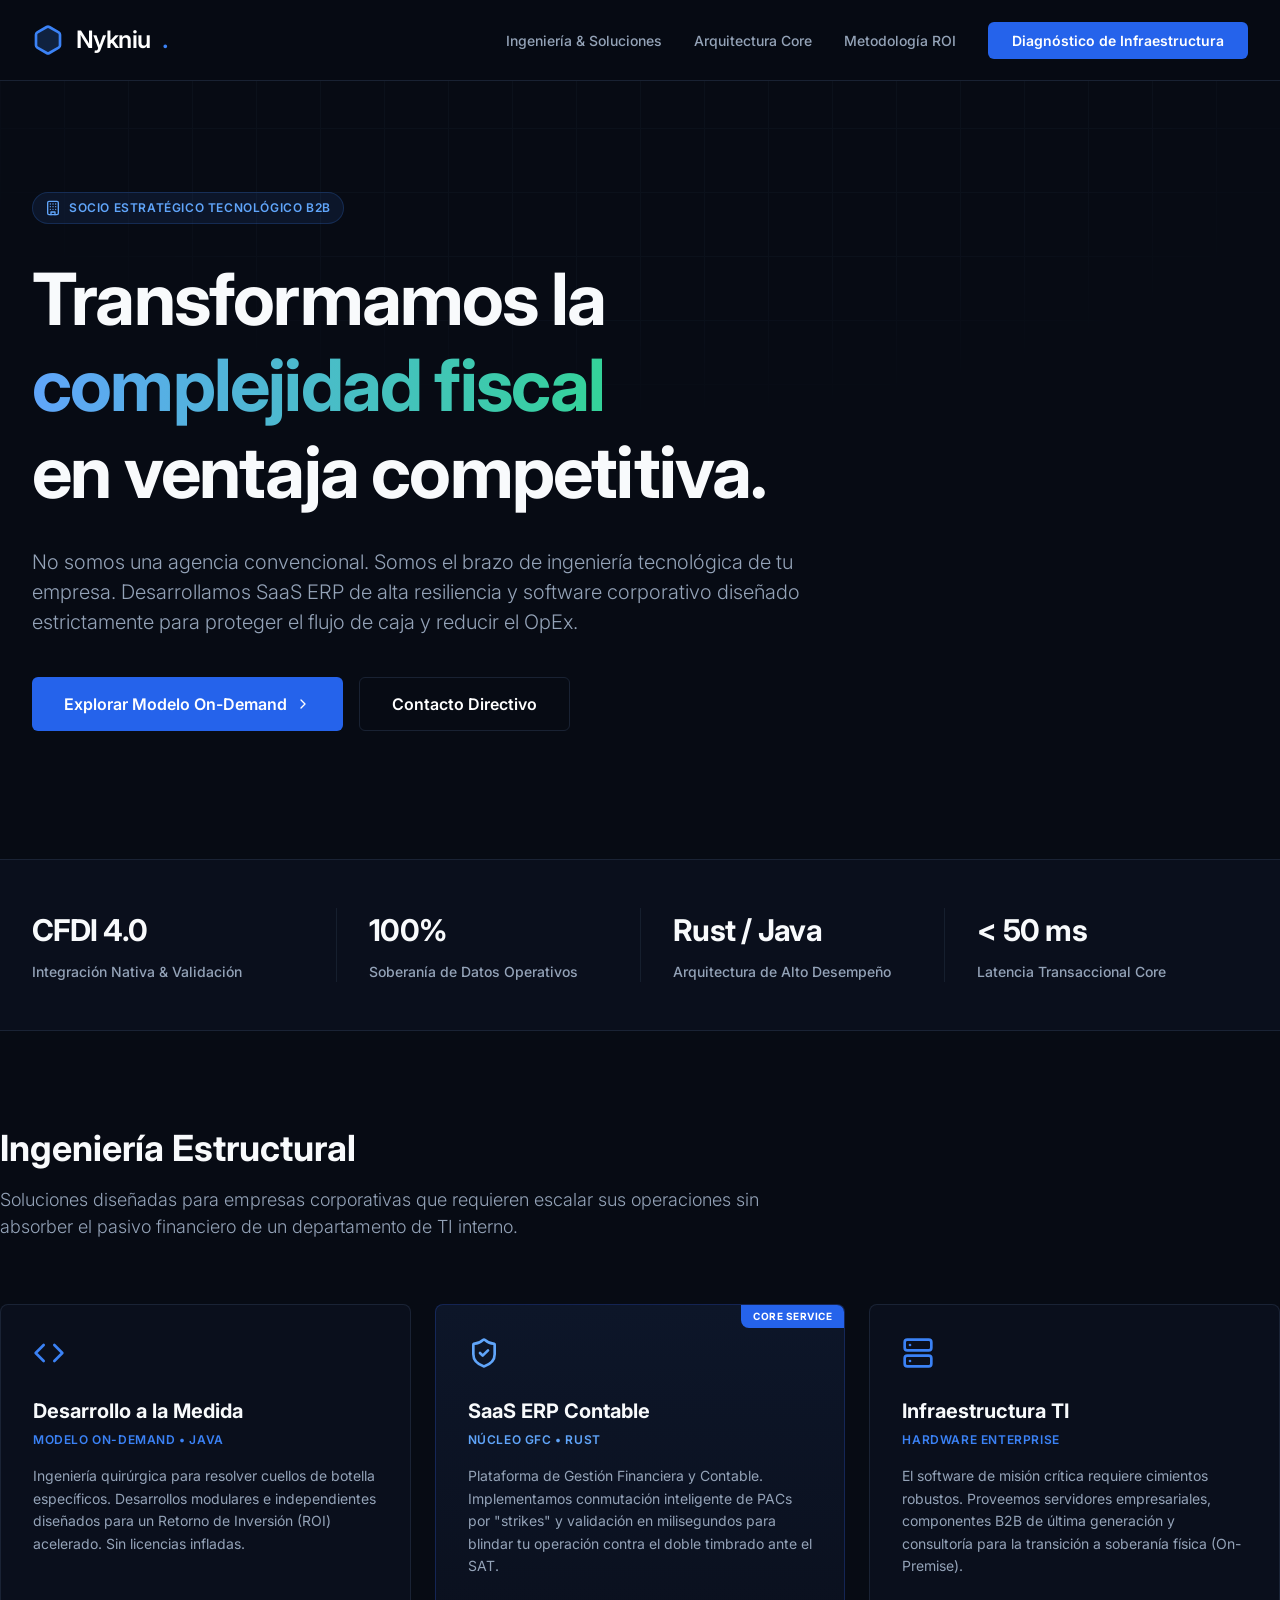
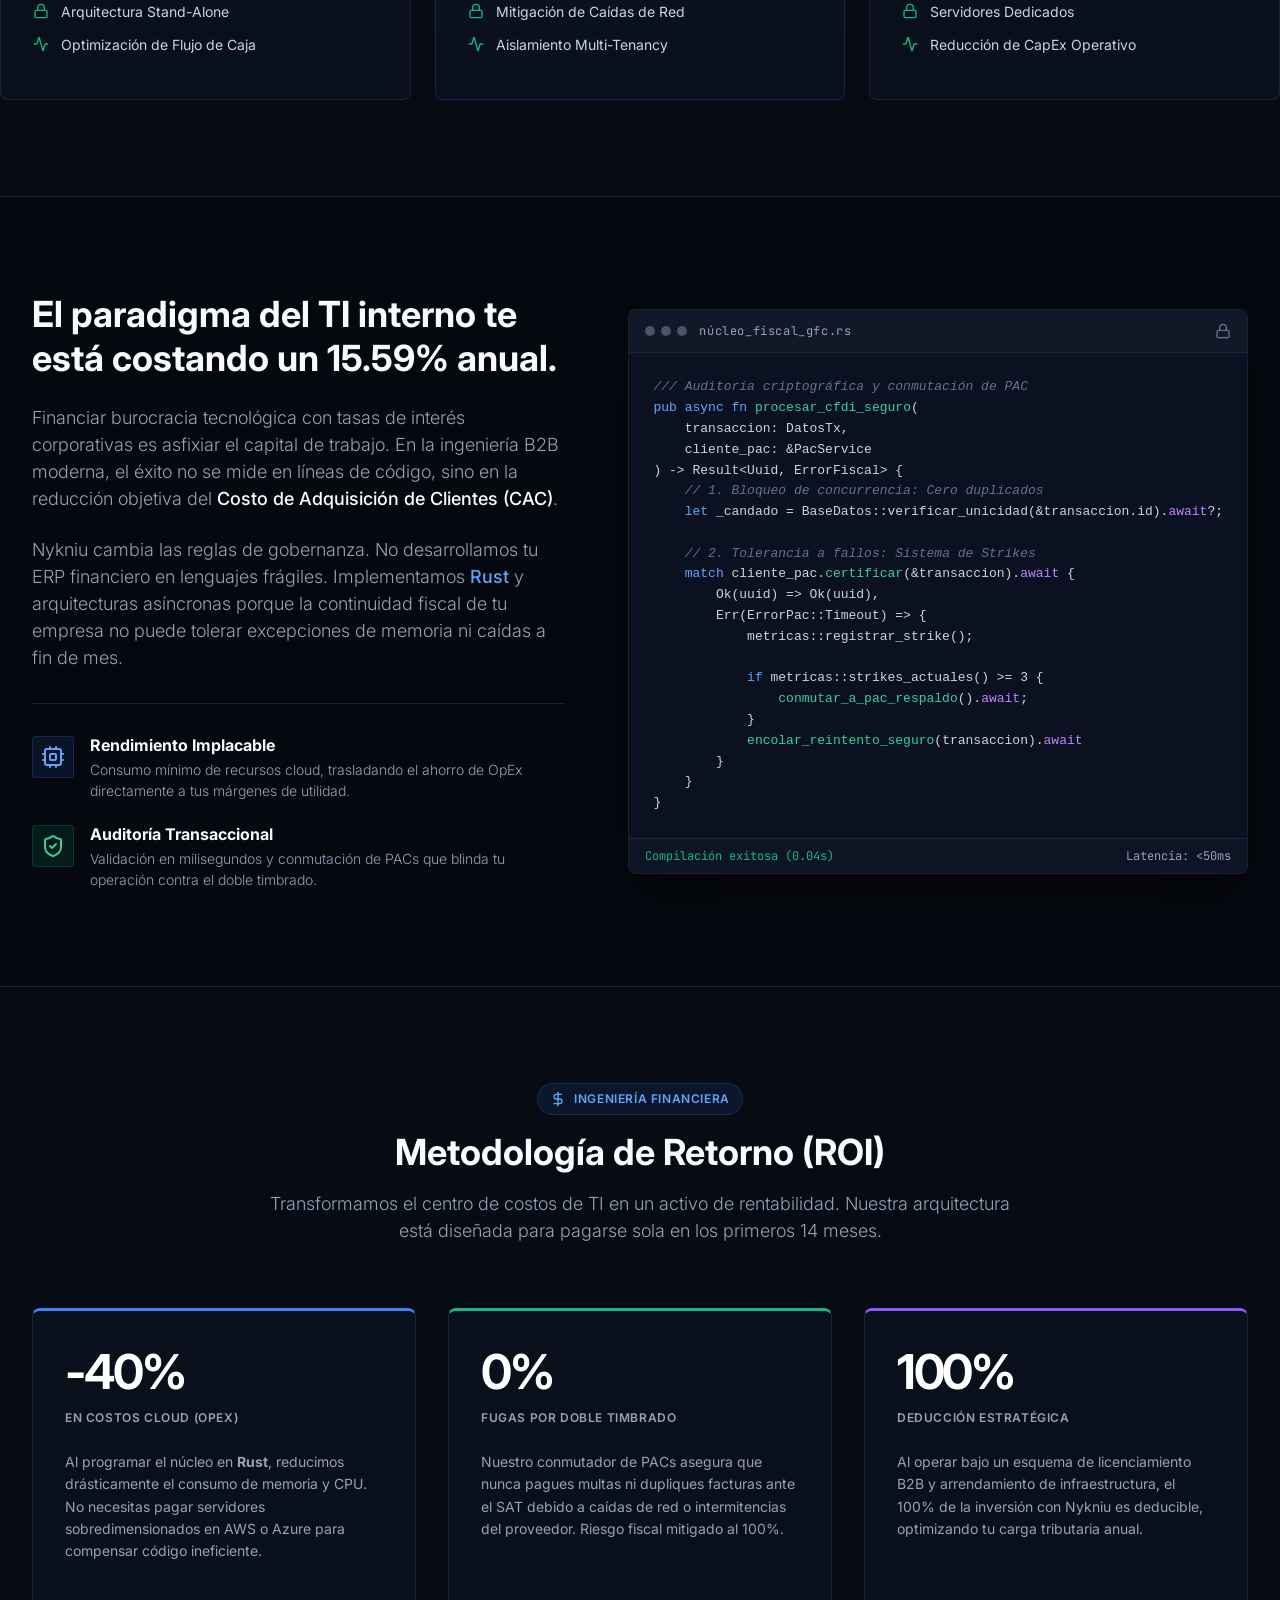
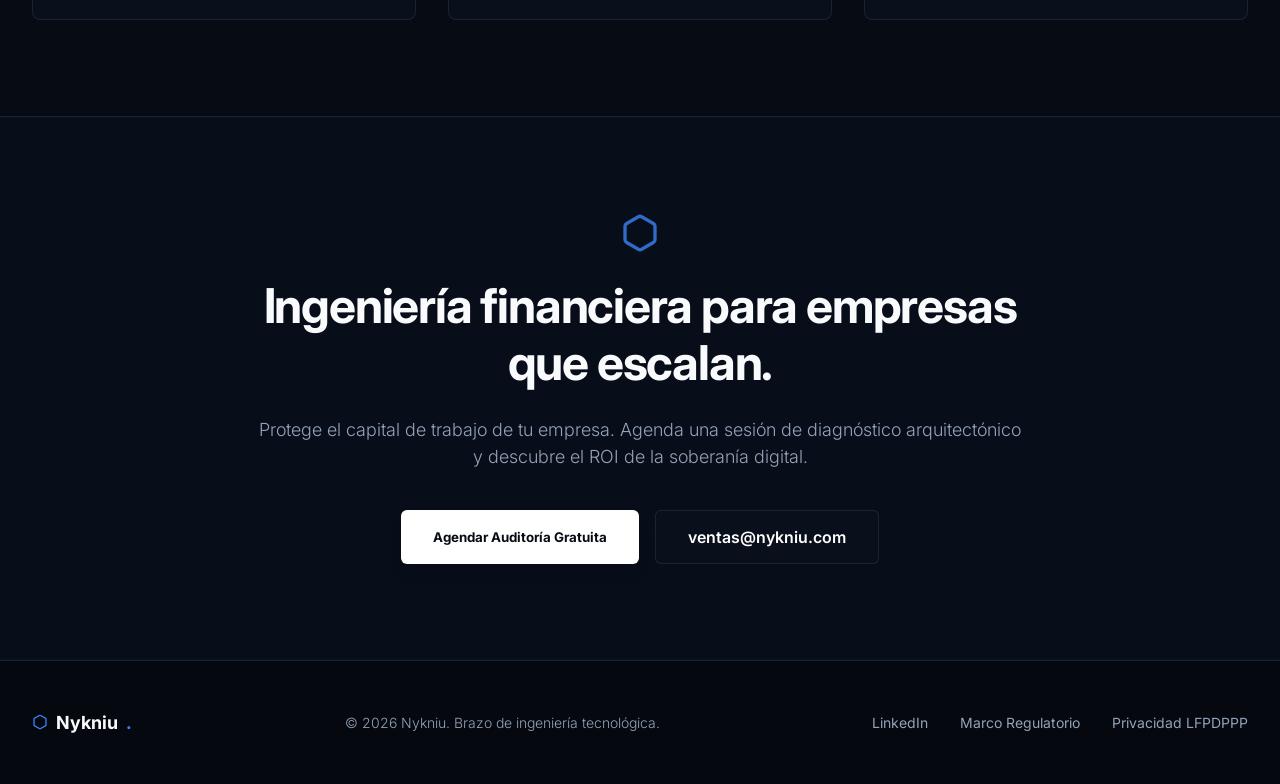
==== HTML/index.html @ 3e05359a "Primera iteracion de la pagina" ====
<!DOCTYPE html>
<html lang="es">
<head>
    <meta charset="UTF-8">
    <meta name="viewport" content="width=device-width, initial-scale=1.0">
    <title>Nykniu | Brazo de ingeniería tecnológica</title>
    <link rel="preconnect" href="https://fonts.googleapis.com">
    <link rel="preconnect" href="https://fonts.gstatic.com" crossorigin>
    <link href="https://fonts.googleapis.com/css2?family=Inter:wght@300;400;500;600;700&family=JetBrains+Mono:wght@400;500&display=swap" rel="stylesheet">
    <link rel="stylesheet" href="../CSS/base.css">
</head>
<body>

    <!-- Navigation -->
    <nav>
        <div class="container nav-inner">
            <a href="#" class="logo">
                <svg class="icon icon-lg" viewBox="0 0 24 24"><path d="M21 16V8a2 2 0 0 0-1-1.73l-7-4a2 2 0 0 0-2 0l-7 4A2 2 0 0 0 3 8v8a2 2 0 0 0 1 1.73l7 4a2 2 0 0 0 2 0l7-4A2 2 0 0 0 21 16z"></path></svg>
                Nykniu<span>.</span>
            </a>
            
            <div class="desktop-menu">
                <a href="#soluciones">Ingeniería & Soluciones</a>
                <a href="#arquitectura">Arquitectura Core</a>
                <a href="#roi">Metodología ROI</a>
                <button class="btn-primary">Diagnóstico de Infraestructura</button>
            </div>

            <button class="mobile-btn" id="menuToggle" aria-label="Abrir menú">
                <svg class="icon" viewBox="0 0 24 24"><line x1="4" x2="20" y1="12" y2="12"></line><line x1="4" x2="20" y1="6" y2="6"></line><line x1="4" x2="20" y1="18" y2="18"></line></svg>
            </button>
        </div>

        <div class="mobile-menu" id="mobileMenu">
            <a href="#soluciones">Ingeniería & Soluciones</a>
            <a href="#arquitectura">Arquitectura Core</a>
            <a href="#roi">Metodología ROI</a>
        </div>
    </nav>

    <!-- Hero Section -->
    <section class="hero">
        <div class="hero-grid-bg"></div>
        <div class="container">
            <div class="hero-content">
                <div class="badge">
                    <svg class="icon icon-sm" viewBox="0 0 24 24"><rect width="16" height="20" x="4" y="2" rx="2" ry="2"></rect><path d="M9 22v-4h6v4"></path><path d="M8 6h.01"></path><path d="M16 6h.01"></path><path d="M12 6h.01"></path><path d="M12 10h.01"></path><path d="M12 14h.01"></path><path d="M16 10h.01"></path><path d="M16 14h.01"></path><path d="M8 10h.01"></path><path d="M8 14h.01"></path></svg>
                    Socio Estratégico Tecnológico B2B
                </div>
                <h1>
                    Transformamos la <br/>
                    <span class="text-gradient">complejidad fiscal</span><br/>
                    en ventaja competitiva.
                </h1>
                <p>
                    No somos una agencia convencional. Somos el brazo de ingeniería tecnológica 
                    de tu empresa. Desarrollamos SaaS ERP de alta resiliencia y software corporativo 
                    diseñado estrictamente para proteger el flujo de caja y reducir el OpEx.
                </p>
                <div class="hero-buttons">
                    <button class="btn-primary">
                        Explorar Modelo On-Demand
                        <svg class="icon icon-sm" viewBox="0 0 24 24"><path d="m9 18 6-6-6-6"></path></svg>
                    </button>
                    <button class="btn-outline">Contacto Directivo</button>
                </div>
            </div>
        </div>
    </section>

    <!-- Trust Metrics -->
    <section class="metrics-section">
        <div class="container metrics-grid">
            <div class="metric-item">
                <div class="metric-value">CFDI 4.0</div>
                <div class="metric-label">Integración Nativa & Validación</div>
            </div>
            <div class="metric-item">
                <div class="metric-value">100%</div>
                <div class="metric-label">Soberanía de Datos Operativos</div>
            </div>
            <div class="metric-item">
                <div class="metric-value">Rust / Java</div>
                <div class="metric-label">Arquitectura de Alto Desempeño</div>
            </div>
            <div class="metric-item">
                <div class="metric-value">&lt; 50 ms</div>
                <div class="metric-label">Latencia Transaccional Core</div>
            </div>
        </div>
    </section>

    <!-- Solutions / Pillars -->
    <section id="soluciones" class="solutions container">
        <div class="section-header">
            <h2>Ingeniería Estructural</h2>
            <p>
                Soluciones diseñadas para empresas corporativas que requieren escalar 
                sus operaciones sin absorber el pasivo financiero de un departamento de TI interno.
            </p>
        </div>

        <div class="cards-grid">
            <!-- Pillar 1 -->
            <div class="card">
                <div class="card-icon">
                    <svg class="icon icon-lg" viewBox="0 0 24 24"><polyline points="16 18 22 12 16 6"></polyline><polyline points="8 6 2 12 8 18"></polyline></svg>
                </div>
                <h3>Desarrollo a la Medida</h3>
                <div class="subtitle">Modelo On-Demand • Java</div>
                <p>
                    Ingeniería quirúrgica para resolver cuellos de botella específicos. 
                    Desarrollos modulares e independientes diseñados para un Retorno de Inversión (ROI) 
                    acelerado. Sin licencias infladas.
                </p>
                <ul class="card-features">
                    <li>
                        <svg class="icon icon-sm" viewBox="0 0 24 24"><rect width="18" height="11" x="3" y="11" rx="2" ry="2"></rect><path d="M7 11V7a5 5 0 0 1 10 0v4"></path></svg>
                        <span>Arquitectura Stand-Alone</span>
                    </li>
                    <li>
                        <svg class="icon icon-sm" viewBox="0 0 24 24"><path d="M22 12h-2.48a2 2 0 0 0-1.93 1.46l-2.35 8.36a.25.25 0 0 1-.48 0L9.24 2.18a.25.25 0 0 0-.48 0l-2.35 8.36A2 2 0 0 1 4.48 12H2"></path></svg>
                        <span>Optimización de Flujo de Caja</span>
                    </li>
                </ul>
            </div>

            <!-- Pillar 2 -->
            <div class="card card-core">
                <div class="card-badge">Core Service</div>
                <div class="card-icon" style="color: #60a5fa;">
                    <svg class="icon icon-lg" viewBox="0 0 24 24"><path d="M20 13c0 5-3.5 7.5-7.66 8.95a1 1 0 0 1-.67-.01C7.5 20.5 4 18 4 13V6a1 1 0 0 1 1-1c2 0 4.5-1.2 6.24-2.72a1.17 1.17 0 0 1 1.52 0C14.51 3.81 17 5 19 5a1 1 0 0 1 1 1z"></path><path d="m9 12 2 2 4-4"></path></svg>
                </div>
                <h3>SaaS ERP Contable</h3>
                <div class="subtitle" style="color: #60a5fa;">Núcleo GFC • Rust</div>
                <p>
                    Plataforma de Gestión Financiera y Contable. Implementamos conmutación 
                    inteligente de PACs por "strikes" y validación en milisegundos para blindar 
                    tu operación contra el doble timbrado ante el SAT.
                </p>
                <ul class="card-features">
                    <li>
                        <svg class="icon icon-sm" viewBox="0 0 24 24"><rect width="18" height="11" x="3" y="11" rx="2" ry="2"></rect><path d="M7 11V7a5 5 0 0 1 10 0v4"></path></svg>
                        <span>Mitigación de Caídas de Red</span>
                    </li>
                    <li>
                        <svg class="icon icon-sm" viewBox="0 0 24 24"><path d="M22 12h-2.48a2 2 0 0 0-1.93 1.46l-2.35 8.36a.25.25 0 0 1-.48 0L9.24 2.18a.25.25 0 0 0-.48 0l-2.35 8.36A2 2 0 0 1 4.48 12H2"></path></svg>
                        <span>Aislamiento Multi-Tenancy</span>
                    </li>
                </ul>
            </div>

            <!-- Pillar 3 -->
            <div class="card">
                <div class="card-icon">
                    <svg class="icon icon-lg" viewBox="0 0 24 24"><rect width="20" height="8" x="2" y="2" rx="2" ry="2"></rect><rect width="20" height="8" x="2" y="14" rx="2" ry="2"></rect><line x1="6" x2="6.01" y1="6" y2="6"></line><line x1="6" x2="6.01" y1="18" y2="18"></line></svg>
                </div>
                <h3>Infraestructura TI</h3>
                <div class="subtitle">Hardware Enterprise</div>
                <p>
                    El software de misión crítica requiere cimientos robustos. Proveemos 
                    servidores empresariales, componentes B2B de última generación y consultoría 
                    para la transición a soberanía física (On-Premise).
                </p>
                <ul class="card-features">
                    <li>
                        <svg class="icon icon-sm" viewBox="0 0 24 24"><rect width="18" height="11" x="3" y="11" rx="2" ry="2"></rect><path d="M7 11V7a5 5 0 0 1 10 0v4"></path></svg>
                        <span>Servidores Dedicados</span>
                    </li>
                    <li>
                        <svg class="icon icon-sm" viewBox="0 0 24 24"><path d="M22 12h-2.48a2 2 0 0 0-1.93 1.46l-2.35 8.36a.25.25 0 0 1-.48 0L9.24 2.18a.25.25 0 0 0-.48 0l-2.35 8.36A2 2 0 0 1 4.48 12H2"></path></svg>
                        <span>Reducción de CapEx Operativo</span>
                    </li>
                </ul>
            </div>
        </div>
    </section>

    <!-- Architecture Section -->
    <section id="arquitectura" class="architecture">
        <div class="container arch-grid">
            <div class="arch-text">
                <h2>El paradigma del TI interno te está costando un 15.59% anual.</h2>
                <p>
                    Financiar burocracia tecnológica con tasas de interés corporativas es asfixiar el 
                    capital de trabajo. En la ingeniería B2B moderna, el éxito no se mide en líneas de código, 
                    sino en la reducción objetiva del <strong>Costo de Adquisición de Clientes (CAC)</strong>.
                </p>
                <p>
                    Nykniu cambia las reglas de gobernanza. No desarrollamos tu ERP financiero en lenguajes 
                    frágiles. Implementamos <strong style="color: #60a5fa;">Rust</strong> y arquitecturas asíncronas porque 
                    la continuidad fiscal de tu empresa no puede tolerar excepciones de memoria ni caídas a fin de mes.
                </p>
                
                <div class="arch-features">
                    <div class="arch-feature">
                        <div class="arch-feature-icon icon-blue">
                            <svg class="icon" viewBox="0 0 24 24"><rect width="16" height="16" x="4" y="4" rx="2" ry="2"></rect><rect width="6" height="6" x="9" y="9" rx="1"></rect><path d="M15 2v2"></path><path d="M15 20v2"></path><path d="M2 15h2"></path><path d="M2 9h2"></path><path d="M20 15h2"></path><path d="M20 9h2"></path><path d="M9 2v2"></path><path d="M9 20v2"></path></svg>
                        </div>
                        <div class="arch-feature-text">
                            <h4>Rendimiento Implacable</h4>
                            <p>Consumo mínimo de recursos cloud, trasladando el ahorro de OpEx directamente a tus márgenes de utilidad.</p>
                        </div>
                    </div>
                    <div class="arch-feature">
                        <div class="arch-feature-icon icon-emerald">
                            <svg class="icon" viewBox="0 0 24 24"><path d="M20 13c0 5-3.5 7.5-7.66 8.95a1 1 0 0 1-.67-.01C7.5 20.5 4 18 4 13V6a1 1 0 0 1 1-1c2 0 4.5-1.2 6.24-2.72a1.17 1.17 0 0 1 1.52 0C14.51 3.81 17 5 19 5a1 1 0 0 1 1 1z"></path><path d="m9 12 2 2 4-4"></path></svg>
                        </div>
                        <div class="arch-feature-text">
                            <h4>Auditoría Transaccional</h4>
                            <p>Validación en milisegundos y conmutación de PACs que blinda tu operación contra el doble timbrado.</p>
                        </div>
                    </div>
                </div>
            </div>
            
            <div class="code-wrapper">
                <div class="code-glow"></div>
                <div class="code-editor">
                    <div class="code-header">
                        <div class="flex items-center">
                            <div class="code-dots">
                                <div class="dot"></div>
                                <div class="dot"></div>
                                <div class="dot"></div>
                            </div>
                            <span class="code-title">núcleo_fiscal_gfc.rs</span>
                        </div>
                        <svg class="icon icon-sm" style="color: #64748b;" viewBox="0 0 24 24"><rect width="18" height="11" x="3" y="11" rx="2" ry="2"></rect><path d="M7 11V7a5 5 0 0 1 10 0v4"></path></svg>
                    </div>
                    <div class="code-body">
<pre>
<span class="token-comment">/// Auditoría criptográfica y conmutación de PAC</span>
<span class="token-keyword">pub async fn</span> <span class="token-function">procesar_cfdi_seguro</span>(
    transaccion: DatosTx, 
    cliente_pac: &PacService
) -&gt; Result&lt;Uuid, ErrorFiscal&gt; {
    <span class="token-comment">// 1. Bloqueo de concurrencia: Cero duplicados</span>
    <span class="token-keyword">let</span> _candado = BaseDatos::verificar_unicidad(&transaccion.id).<span class="token-control">await</span>?;
    
    <span class="token-comment">// 2. Tolerancia a fallos: Sistema de Strikes</span>
    <span class="token-keyword">match</span> cliente_pac.<span class="token-function">certificar</span>(&transaccion).<span class="token-control">await</span> {
        Ok(uuid) =&gt; Ok(uuid),
        Err(ErrorPac::Timeout) =&gt; {
            metricas::registrar_strike();
            
            <span class="token-keyword">if</span> metricas::strikes_actuales() &gt;= 3 {
                <span class="token-function">conmutar_a_pac_respaldo</span>().<span class="token-control">await</span>;
            }
            <span class="token-function">encolar_reintento_seguro</span>(transaccion).<span class="token-control">await</span>
        }
    }
}
</pre>
                    </div>
                    <div class="code-footer">
                        <span class="code-success">Compilación exitosa (0.04s)</span>
                        <span class="code-latency">Latencia: &lt;50ms</span>
                    </div>
                </div>
            </div>
        </div>
    </section>

    <section id="roi" class="architecture" style="background-color: var(--bg-body); border-top: none;">
        <div class="container">
            <div class="section-header" style="text-align: center; margin: 0 auto 4rem;">
                <div class="badge" style="margin-bottom: 1rem;">
                    <svg class="icon icon-sm" viewBox="0 0 24 24"><path d="M12 2v20"></path><path d="M17 5H9.5a3.5 3.5 0 0 0 0 7h5a3.5 3.5 0 0 1 0 7H6"></path></svg>
                    Ingeniería Financiera
                </div>
                <h2>Metodología de Retorno (ROI)</h2>
                <p>
                    Transformamos el centro de costos de TI en un activo de rentabilidad. 
                    Nuestra arquitectura está diseñada para pagarse sola en los primeros 14 meses.
                </p>
            </div>

            <div class="cards-grid" style="grid-template-columns: repeat(auto-fit, minmax(300px, 1fr)); gap: 2rem;">
                <div class="card" style="border-top: 3px solid var(--blue-500);">
                    <h3 style="font-size: 3rem; color: white; margin-bottom: 0.5rem; letter-spacing: -0.05em;">-40%</h3>
                    <div class="subtitle" style="color: var(--text-muted); margin-bottom: 1.5rem;">En Costos Cloud (OpEx)</div>
                    <p>
                        Al programar el núcleo en <strong>Rust</strong>, reducimos drásticamente el consumo de memoria y CPU. No necesitas pagar servidores sobredimensionados en AWS o Azure para compensar código ineficiente.
                    </p>
                </div>

                <div class="card" style="border-top: 3px solid var(--emerald-500);">
                    <h3 style="font-size: 3rem; color: white; margin-bottom: 0.5rem; letter-spacing: -0.05em;">0%</h3>
                    <div class="subtitle" style="color: var(--text-muted); margin-bottom: 1.5rem;">Fugas por Doble Timbrado</div>
                    <p>
                        Nuestro conmutador de PACs asegura que nunca pagues multas ni dupliques facturas ante el SAT debido a caídas de red o intermitencias del proveedor. Riesgo fiscal mitigado al 100%.
                    </p>
                </div>

                <div class="card" style="border-top: 3px solid #8b5cf6;">
                    <h3 style="font-size: 3rem; color: white; margin-bottom: 0.5rem; letter-spacing: -0.05em;">100%</h3>
                    <div class="subtitle" style="color: var(--text-muted); margin-bottom: 1.5rem;">Deducción Estratégica</div>
                    <p>
                        Al operar bajo un esquema de licenciamiento B2B y arrendamiento de infraestructura, el 100% de la inversión con Nykniu es deducible, optimizando tu carga tributaria anual.
                    </p>
                </div>
            </div>
        </div>
    </section>

    <!-- CTA Section -->
    <section class="cta">
        <div class="cta-bg"></div>
        <div class="cta-content">
            <div class="cta-icon">
                <svg class="icon icon-xl" viewBox="0 0 24 24"><path d="M21 16V8a2 2 0 0 0-1-1.73l-7-4a2 2 0 0 0-2 0l-7 4A2 2 0 0 0 3 8v8a2 2 0 0 0 1 1.73l7 4a2 2 0 0 0 2 0l7-4A2 2 0 0 0 21 16z"></path></svg>
            </div>
            <h2>Ingeniería financiera para empresas que escalan.</h2>
            <p>
                Protege el capital de trabajo de tu empresa. Agenda una sesión de diagnóstico 
                arquitectónico y descubre el ROI de la soberanía digital.
            </p>
            <div class="cta-buttons">
                <button class="btn-white">Agendar Auditoría Gratuita</button>
                <a href="mailto:ventas@nykniu.com" class="btn-dark">ventas@nykniu.com</a>
            </div>
        </div>
    </section>

    <!-- Footer -->
    <footer>
        <div class="container footer-inner">
            <div class="footer-logo">
                <svg class="icon icon-sm" viewBox="0 0 24 24"><path d="M21 16V8a2 2 0 0 0-1-1.73l-7-4a2 2 0 0 0-2 0l-7 4A2 2 0 0 0 3 8v8a2 2 0 0 0 1 1.73l7 4a2 2 0 0 0 2 0l7-4A2 2 0 0 0 21 16z"></path></svg>
                Nykniu<span>.</span>
            </div>
            <div class="footer-copy">
                &copy; 2026 Nykniu. Brazo de ingeniería tecnológica.
            </div>
            <div class="footer-links">
                <a href="#">LinkedIn</a>
                <a href="#">Marco Regulatorio</a>
                <a href="#">Privacidad LFPDPPP</a>
            </div>
        </div>
    </footer>

    <script src="../JS/script.js"></script>
</body>
</html>
---- CSS/base.css ----
/* --- CSS Variables --- */
:root {
    --bg-body: #070b14;
    --bg-nav: rgba(7, 11, 20, 0.95);
    --bg-card: #0a0f1c;
    --bg-section: #05080f;
    --bg-editor: #0b1120;
    --bg-editor-header: #111827;
    --text-main: #f8fafc;
    --text-muted: #94a3b8;
    --border-color: rgba(30, 41, 59, 0.8);
    --blue-500: #3b82f6;
    --blue-600: #2563eb;
    --blue-700: #1d4ed8;
    --emerald-400: #34d399;
    --emerald-500: #10b981;
    --font-sans: 'Inter', system-ui, -apple-system, sans-serif;
    --font-mono: 'JetBrains Mono', monospace;
}

/* --- Reset & Base --- */
* {
    box-sizing: border-box;
    margin: 0;
    padding: 0;
}

body {
    font-family: var(--font-sans);
    background-color: var(--bg-body);
    color: var(--text-main);
    line-height: 1.5;
    -webkit-font-smoothing: antialiased;
}

::selection {
    background-color: var(--blue-600);
    color: white;
}

a {
    text-decoration: none;
    color: inherit;
}

ul {
    list-style: none;
}

button {
    cursor: pointer;
    font-family: inherit;
    border: none;
    background: none;
}

/* --- Typography --- */
h1, h2, h3, h4 {
    line-height: 1.2;
    font-weight: 700;
}

.text-gradient {
    background: linear-gradient(to right, var(--blue-400, #60a5fa), var(--emerald-400));
    -webkit-background-clip: text;
    -webkit-text-fill-color: transparent;
    background-clip: text;
}

/* --- Layout Utilities --- */
.container {
    max-width: 80rem;
    margin: 0 auto;
    padding: 0 1rem;
}
@media (min-width: 640px) { .container { padding: 0 1.5rem; } }
@media (min-width: 1024px) { .container { padding: 0 2rem; } }

.flex { display: flex; }
.items-center { align-items: center; }
.justify-between { justify-content: space-between; }
.justify-center { justify-content: center; }
.gap-2 { gap: 0.5rem; }
.gap-3 { gap: 0.75rem; }
.gap-4 { gap: 1rem; }
.gap-6 { gap: 1.5rem; }

.grid { display: grid; }

/* --- Navigation --- */
nav {
    position: fixed;
    width: 100%;
    top: 0;
    z-index: 50;
    background-color: var(--bg-nav);
    backdrop-filter: blur(12px);
    -webkit-backdrop-filter: blur(12px);
    border-bottom: 1px solid var(--border-color);
}

.nav-inner {
    display: flex;
    justify-content: space-between;
    align-items: center;
    height: 5rem;
}

.logo {
    font-size: 1.5rem;
    font-weight: 600;
    letter-spacing: -0.025em;
    color: white;
    display: flex;
    align-items: center;
    gap: 0.75rem;
}

.logo span { color: var(--blue-500); }
.logo svg { color: var(--blue-500); fill: rgba(59, 130, 246, 0.2); }

.desktop-menu { display: none; align-items: center; gap: 2rem; }
.desktop-menu a {
    font-size: 0.875rem;
    font-weight: 500;
    color: var(--text-muted);
    transition: color 0.2s;
}
.desktop-menu a:hover { color: white; }

.btn-primary {
    background-color: var(--blue-600);
    color: white;
    padding: 0.625rem 1.5rem;
    border-radius: 0.375rem;
    font-size: 0.875rem;
    font-weight: 600;
    transition: background-color 0.2s;
}
.btn-primary:hover { background-color: var(--blue-700); }

.btn-outline {
    background-color: transparent;
    color: white;
    padding: 0.625rem 1.5rem;
    border-radius: 0.375rem;
    font-size: 0.875rem;
    font-weight: 600;
    border: 1px solid var(--border-color);
    transition: background-color 0.2s;
}
.btn-outline:hover { background-color: rgba(30, 41, 59, 0.5); }

.mobile-btn { display: flex; color: var(--text-muted); padding: 0.5rem; }
.mobile-btn:hover { color: white; }

.mobile-menu {
    display: none;
    background-color: var(--bg-card);
    border-bottom: 1px solid var(--border-color);
    padding: 0.5rem 1rem 1rem;
}
.mobile-menu.active { display: block; }
.mobile-menu a {
    display: block;
    padding: 0.75rem;
    color: var(--text-muted);
    font-weight: 500;
    border-radius: 0.375rem;
}
.mobile-menu a:hover { background-color: rgba(30, 41, 59, 0.5); color: white; }

@media (min-width: 768px) {
    .desktop-menu { display: flex; }
    .mobile-btn { display: none; }
    .mobile-menu { display: none !important; }
}

/* --- Hero Section --- */
.hero {
    position: relative;
    padding: 8rem 0 5rem;
    overflow: hidden;
}
@media (min-width: 1024px) { .hero { padding: 12rem 0 8rem; } }

.hero-grid-bg {
    position: absolute;
    inset: 0;
    background-image: 
        linear-gradient(to right, #1e293b 1px, transparent 1px),
        linear-gradient(to bottom, #1e293b 1px, transparent 1px);
    background-size: 4rem 4rem;
    mask-image: radial-gradient(ellipse 60% 50% at 50% 0%, #000 70%, transparent 100%);
    -webkit-mask-image: radial-gradient(ellipse 60% 50% at 50% 0%, #000 70%, transparent 100%);
    opacity: 0.2;
    z-index: 1;
}

.hero-content {
    position: relative;
    z-index: 10;
    max-width: 48rem;
}

.badge {
    display: inline-flex;
    align-items: center;
    gap: 0.5rem;
    padding: 0.375rem 0.75rem;
    border-radius: 9999px;
    background-color: rgba(59, 130, 246, 0.1);
    border: 1px solid rgba(59, 130, 246, 0.2);
    color: #60a5fa;
    font-size: 0.75rem;
    font-weight: 600;
    text-transform: uppercase;
    letter-spacing: 0.05em;
    margin-bottom: 2rem;
}

.hero h1 {
    font-size: 3rem;
    letter-spacing: -0.025em;
    margin-bottom: 2rem;
}
@media (min-width: 1024px) { .hero h1 { font-size: 4.5rem; } }

.hero p {
    font-size: 1.125rem;
    color: var(--text-muted);
    margin-bottom: 2.5rem;
    font-weight: 300;
}
@media (min-width: 1024px) { .hero p { font-size: 1.25rem; } }

.hero-buttons {
    display: flex;
    flex-direction: column;
    gap: 1rem;
}
@media (min-width: 640px) { .hero-buttons { flex-direction: row; } }

.hero-buttons .btn-primary { padding: 1rem 2rem; font-size: 1rem; display: flex; align-items: center; justify-content: center; gap: 0.5rem; }
.hero-buttons .btn-outline { padding: 1rem 2rem; font-size: 1rem; }

/* --- Trust Metrics --- */
.metrics-section {
    border-top: 1px solid var(--border-color);
    border-bottom: 1px solid var(--border-color);
    background-color: var(--bg-card);
    padding: 3rem 0;
}

.metrics-grid {
    display: grid;
    grid-template-columns: repeat(2, 1fr);
    gap: 2rem;
}
@media (min-width: 768px) { .metrics-grid { grid-template-columns: repeat(4, 1fr); gap: 0;} }

.metric-item {
    padding-left: 1rem;
    border-left: 1px solid rgba(30, 41, 59, 0.6);
}
@media (min-width: 768px) {
    .metric-item { padding-left: 2rem; }
    .metric-item:first-child { border-left: none; padding-left: 0; }
}

.metric-value { font-size: 1.875rem; font-weight: 700; margin-bottom: 0.5rem; letter-spacing: -0.025em; }
.metric-label { font-size: 0.875rem; color: var(--text-muted); font-weight: 500; }

/* --- Solutions (Pillars) --- */
.solutions { padding: 6rem 0; }
.section-header { max-width: 48rem; margin-bottom: 4rem; }
.section-header h2 { font-size: 2.25rem; margin-bottom: 1rem; }
.section-header p { font-size: 1.125rem; color: var(--text-muted); font-weight: 300; }

.cards-grid {
    display: grid;
    gap: 1.5rem;
}
@media (min-width: 768px) { .cards-grid { grid-template-columns: repeat(3, 1fr); } }

.card {
    background-color: var(--bg-card);
    border: 1px solid var(--border-color);
    border-radius: 0.5rem;
    padding: 2rem;
    transition: border-color 0.3s;
    display: flex;
    flex-direction: column;
    position: relative;
    overflow: hidden;
}
.card:hover { border-color: rgba(59, 130, 246, 0.5); }

.card-core {
    background: linear-gradient(to bottom, #0d1629, var(--bg-card));
    border-color: rgba(30, 58, 138, 0.5);
}

.card-badge {
    position: absolute;
    top: 0;
    right: 0;
    background-color: var(--blue-600);
    color: white;
    font-size: 0.625rem;
    font-weight: 700;
    padding: 0.25rem 0.75rem;
    text-transform: uppercase;
    letter-spacing: 0.05em;
    border-bottom-left-radius: 0.5rem;
}

.card-icon { margin-bottom: 1.5rem; color: var(--blue-500); }
.card h3 { font-size: 1.25rem; margin-bottom: 0.5rem; }
.card .subtitle { font-size: 0.75rem; font-weight: 600; color: var(--blue-500); text-transform: uppercase; letter-spacing: 0.05em; margin-bottom: 1rem; }
.card p { font-size: 0.875rem; color: var(--text-muted); margin-bottom: 1.5rem; line-height: 1.6; flex-grow: 1; }

.card-features { margin-top: auto; }
.card-features li { display: flex; align-items: flex-start; gap: 0.75rem; font-size: 0.875rem; color: #cbd5e1; margin-bottom: 0.75rem; }
.card-features li svg { color: var(--emerald-500); flex-shrink: 0; margin-top: 0.125rem; }

/* --- Architecture (Postureo) --- */
.architecture {
    background-color: var(--bg-section);
    border-top: 1px solid var(--border-color);
    border-bottom: 1px solid var(--border-color);
    padding: 6rem 0;
}

.arch-grid {
    display: grid;
    gap: 4rem;
    align-items: center;
}
@media (min-width: 1024px) { .arch-grid { grid-template-columns: 1fr 1fr; } }

.arch-text h2 { font-size: 2.25rem; margin-bottom: 1.5rem; line-height: 1.2; }
.arch-text p { font-size: 1.125rem; color: var(--text-muted); margin-bottom: 1.5rem; font-weight: 300; }
.arch-text strong { color: white; font-weight: 500; }

.arch-features {
    margin-top: 2rem;
    padding-top: 2rem;
    border-top: 1px solid var(--border-color);
    display: flex;
    flex-direction: column;
    gap: 1.5rem;
}

.arch-feature { display: flex; align-items: flex-start; gap: 1rem; }
.arch-feature-icon {
    padding: 0.5rem;
    border-radius: 0.25rem;
    display: flex;
}
.icon-blue { background-color: rgba(59, 130, 246, 0.1); border: 1px solid rgba(59, 130, 246, 0.2); color: #60a5fa; }
.icon-emerald { background-color: rgba(16, 185, 129, 0.1); border: 1px solid rgba(16, 185, 129, 0.2); color: var(--emerald-400); }

.arch-feature-text h4 { font-size: 1rem; margin-bottom: 0.25rem; }
.arch-feature-text p { font-size: 0.875rem; margin-bottom: 0; }

/* -- Code Editor UI -- */
.code-wrapper { position: relative; }
.code-glow {
    position: absolute;
    inset: -0.25rem;
    background: linear-gradient(to right, var(--blue-600), var(--emerald-600));
    filter: blur(16px);
    opacity: 0.1;
    border-radius: 0.5rem;
}
.code-editor {
    position: relative;
    background-color: var(--bg-editor);
    border: 1px solid var(--border-color);
    border-radius: 0.5rem;
    box-shadow: 0 25px 50px -12px rgba(0, 0, 0, 0.5);
}
.code-header {
    display: flex;
    justify-content: space-between;
    align-items: center;
    padding: 0.75rem 1rem;
    background-color: var(--bg-editor-header);
    border-bottom: 1px solid var(--border-color);
    border-radius: 0.5rem 0.5rem 0 0;
}
.code-dots { display: flex; gap: 0.375rem; }
.dot { width: 0.625rem; height: 0.625rem; border-radius: 50%; background-color: #475569; }
.code-title { font-family: var(--font-mono); font-size: 0.75rem; color: var(--text-muted); letter-spacing: 0.05em; margin-left: 0.75rem; }

.code-body {
    padding: 1.5rem;
    overflow-x: auto;
    font-family: var(--font-mono);
    font-size: 0.8125rem;
    line-height: 1.6;
    color: #cbd5e1;
}
.code-body pre { margin: 0; }

/* Syntax highlighting */
.token-comment { color: #64748b; font-style: italic; }
.token-keyword { color: #60a5fa; font-weight: 500; }
.token-function { color: var(--emerald-400); }
.token-control { color: #c084fc; }

.code-footer {
    padding: 0.5rem 1rem;
    background-color: #0d1424;
    border-top: 1px solid var(--border-color);
    border-radius: 0 0 0.5rem 0.5rem;
    display: flex;
    justify-content: space-between;
    align-items: center;
    font-family: var(--font-mono);
    font-size: 0.75rem;
}
.code-success { color: var(--emerald-500); }
.code-latency { color: var(--text-muted); }

/* --- CTA Section --- */
.cta {
    position: relative;
    padding: 6rem 0;
    background-color: var(--bg-body);
    overflow: hidden;
    text-align: center;
}
.cta-bg {
    position: absolute;
    inset: 0;
    background-color: rgba(30, 58, 138, 0.05);
    border-top: 1px solid rgba(30, 58, 138, 0.1);
    border-bottom: 1px solid rgba(30, 58, 138, 0.1);
}
.cta-content { position: relative; z-index: 10; max-width: 48rem; margin: 0 auto; }
.cta-icon { margin: 0 auto 1.5rem; color: var(--blue-500); opacity: 0.8; display: flex; justify-content: center; }
.cta h2 { font-size: 2.25rem; margin-bottom: 1.5rem; letter-spacing: -0.025em; }
@media (min-width: 768px) { .cta h2 { font-size: 3rem; } }
.cta p { font-size: 1.125rem; color: var(--text-muted); margin-bottom: 2.5rem; font-weight: 300; }

.cta-buttons { display: flex; flex-direction: column; gap: 1rem; justify-content: center; }
@media (min-width: 640px) { .cta-buttons { flex-direction: row; } }

.btn-white {
    background-color: white;
    color: var(--bg-body);
    padding: 0.875rem 2rem;
    border-radius: 0.375rem;
    font-weight: 700;
    transition: background-color 0.2s;
    box-shadow: 0 10px 15px -3px rgba(0, 0, 0, 0.1);
}
.btn-white:hover { background-color: #e2e8f0; }

.btn-dark {
    background-color: var(--bg-card);
    color: white;
    border: 1px solid var(--border-color);
    padding: 0.875rem 2rem;
    border-radius: 0.375rem;
    font-weight: 600;
    transition: background-color 0.2s;
    display: flex;
    align-items: center;
    justify-content: center;
}
.btn-dark:hover { background-color: rgba(30, 41, 59, 0.8); }

/* --- Footer --- */
footer {
    background-color: var(--bg-section);
    padding: 3rem 0;
    border-top: 1px solid var(--border-color);
}
.footer-inner {
    display: flex;
    flex-direction: column;
    gap: 1.5rem;
    align-items: center;
}
@media (min-width: 768px) {
    .footer-inner { flex-direction: row; justify-content: space-between; }
}

.footer-logo { display: flex; align-items: center; gap: 0.5rem; font-weight: 700; font-size: 1.125rem; }
.footer-logo svg { color: var(--blue-500); }
.footer-logo span { color: var(--blue-500); }

.footer-copy { font-size: 0.875rem; color: var(--text-muted); font-weight: 300; text-align: center;}

.footer-links { display: flex; gap: 2rem; }
.footer-links a { font-size: 0.875rem; color: var(--text-muted); transition: color 0.2s; }
.footer-links a:hover { color: white; }

/* SVG Utilities */
.icon { width: 1.5rem; height: 1.5rem; fill: none; stroke: currentColor; stroke-width: 2; stroke-linecap: round; stroke-linejoin: round; }
.icon-sm { width: 1rem; height: 1rem; }
.icon-lg { width: 2rem; height: 2rem; }
.icon-xl { width: 2.5rem; height: 2.5rem; }
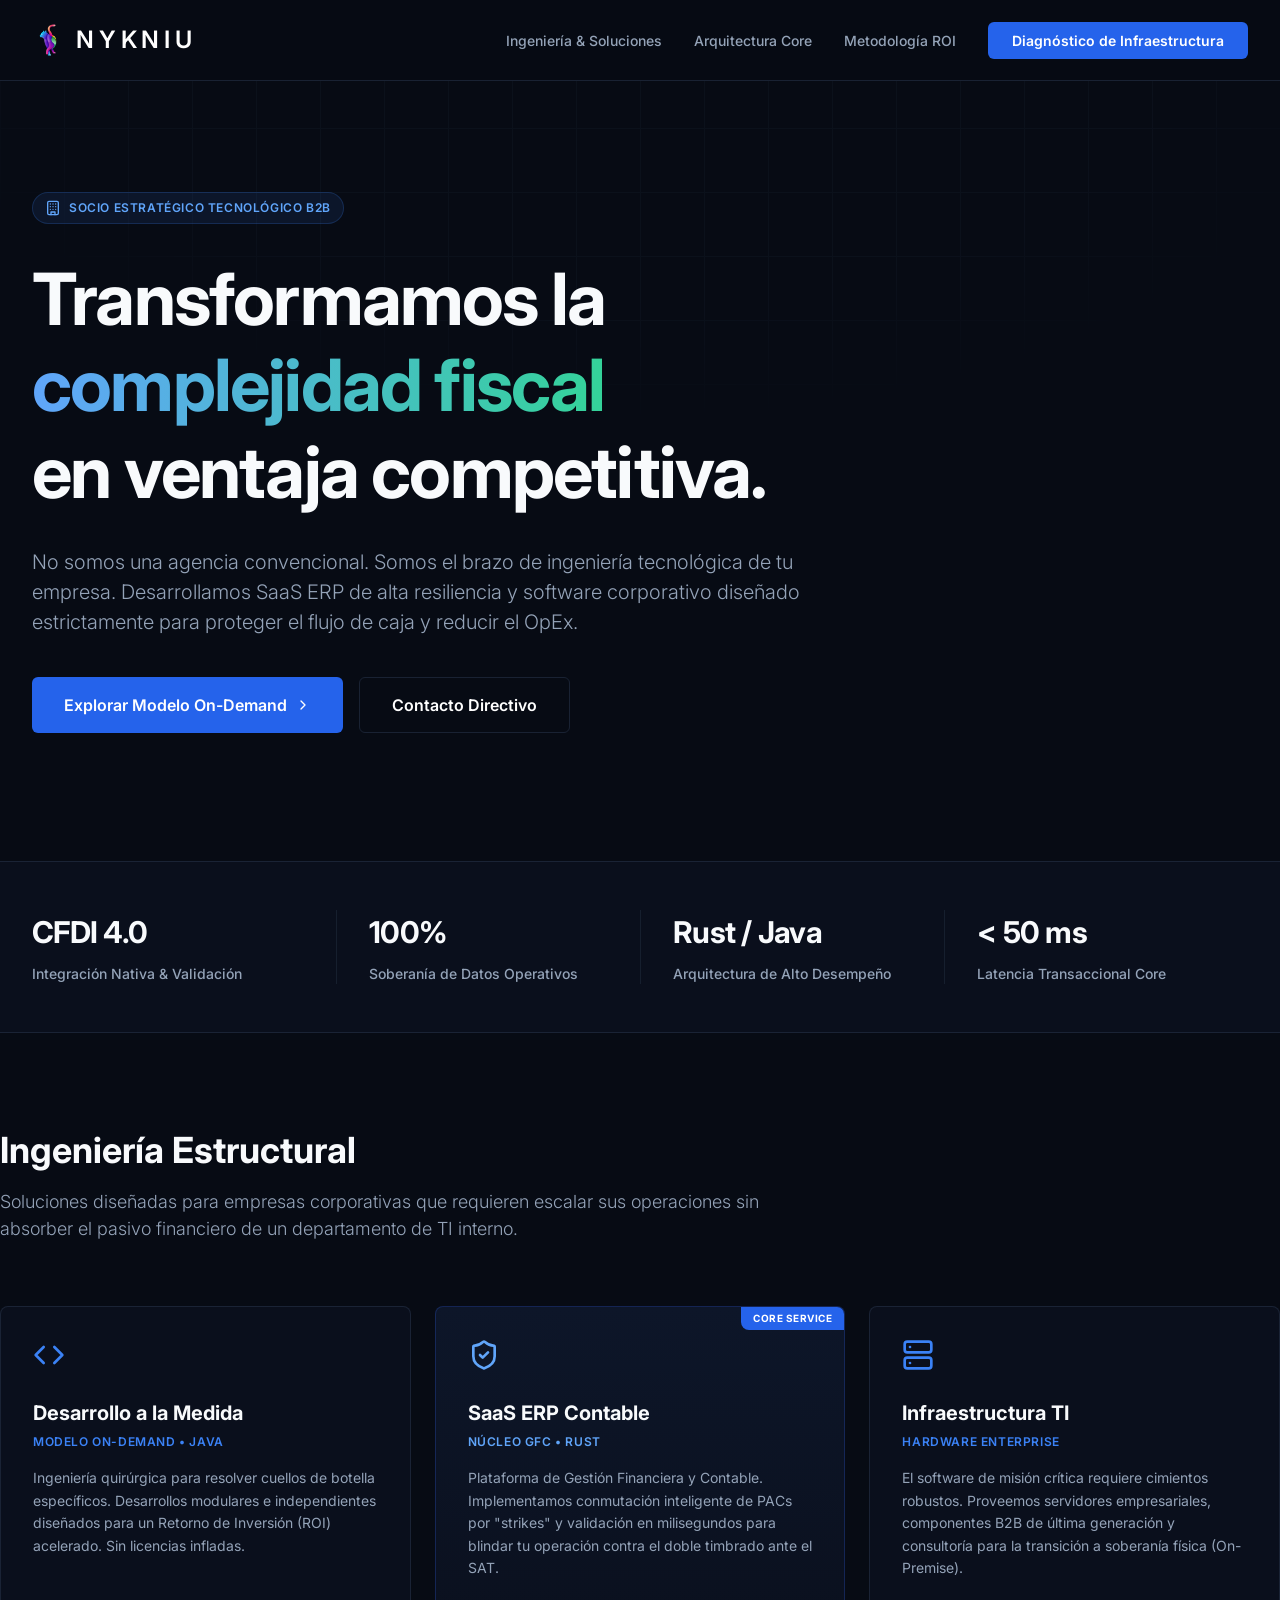
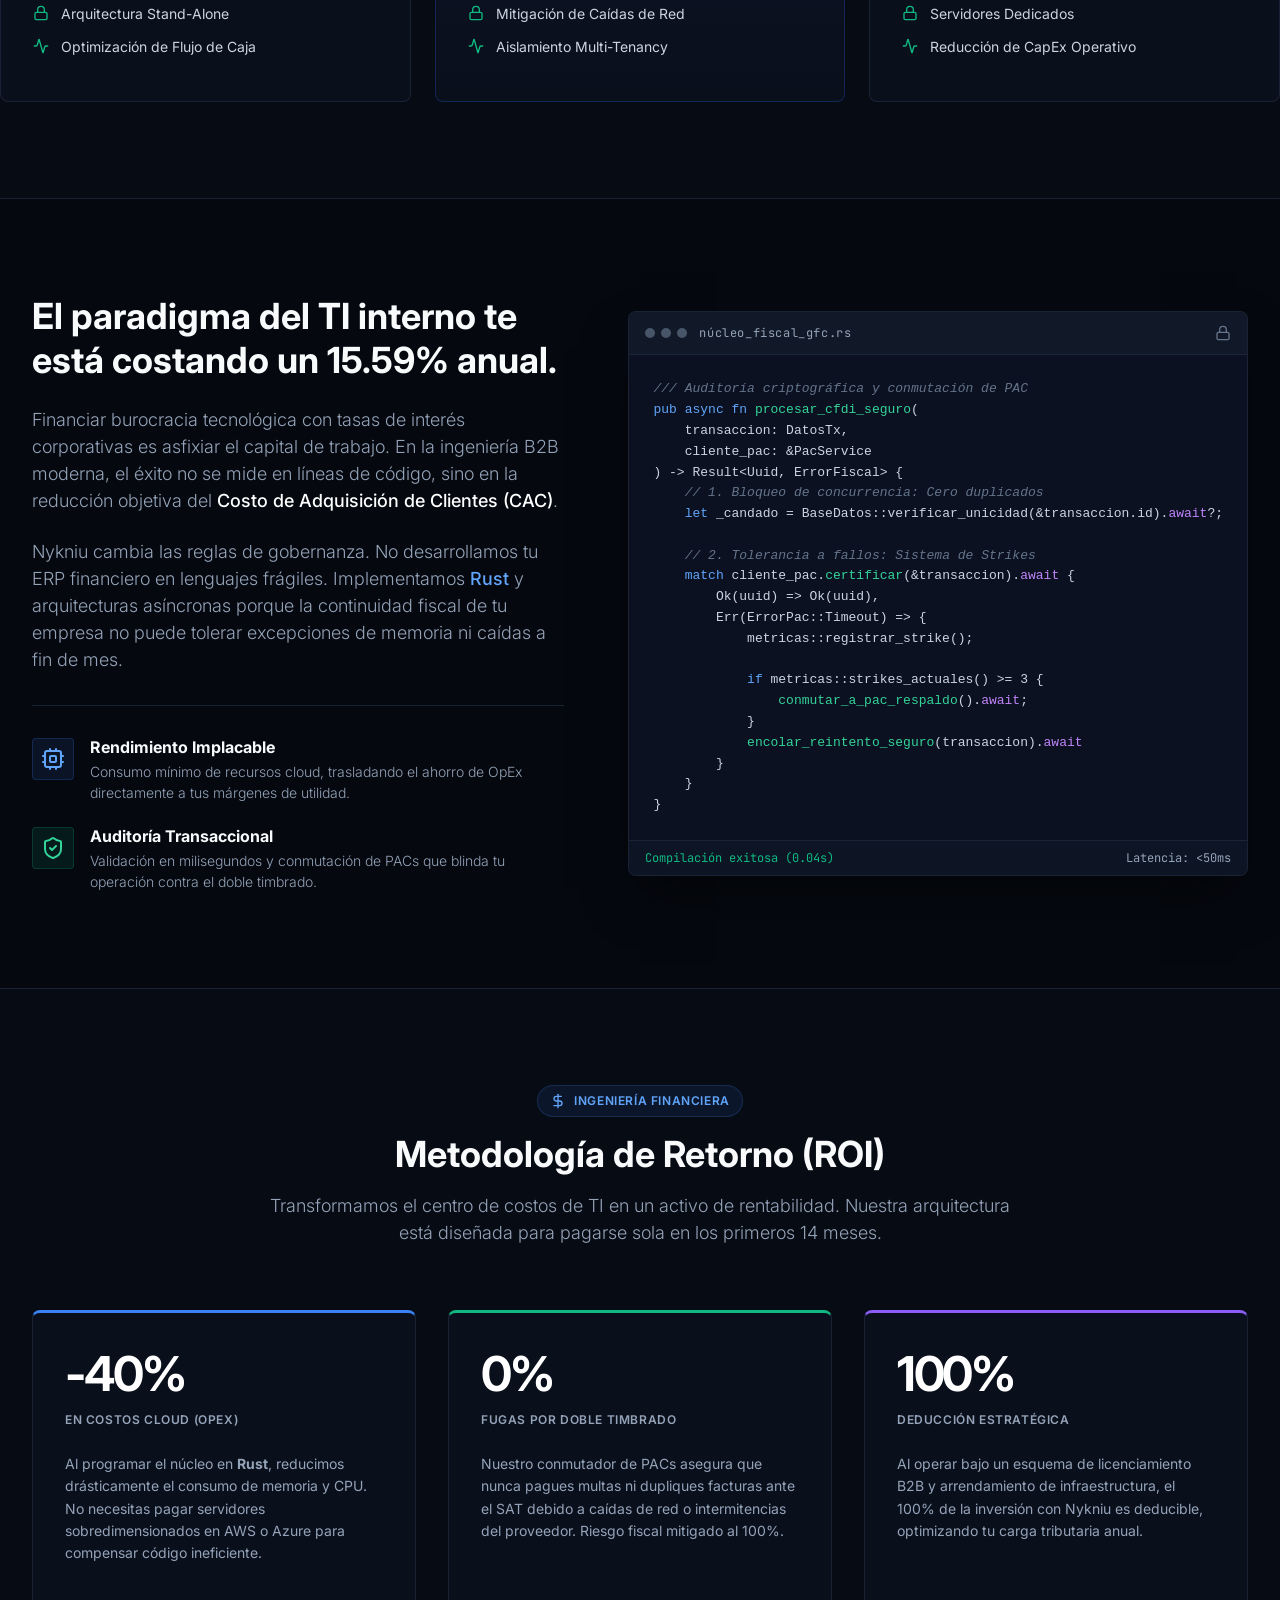
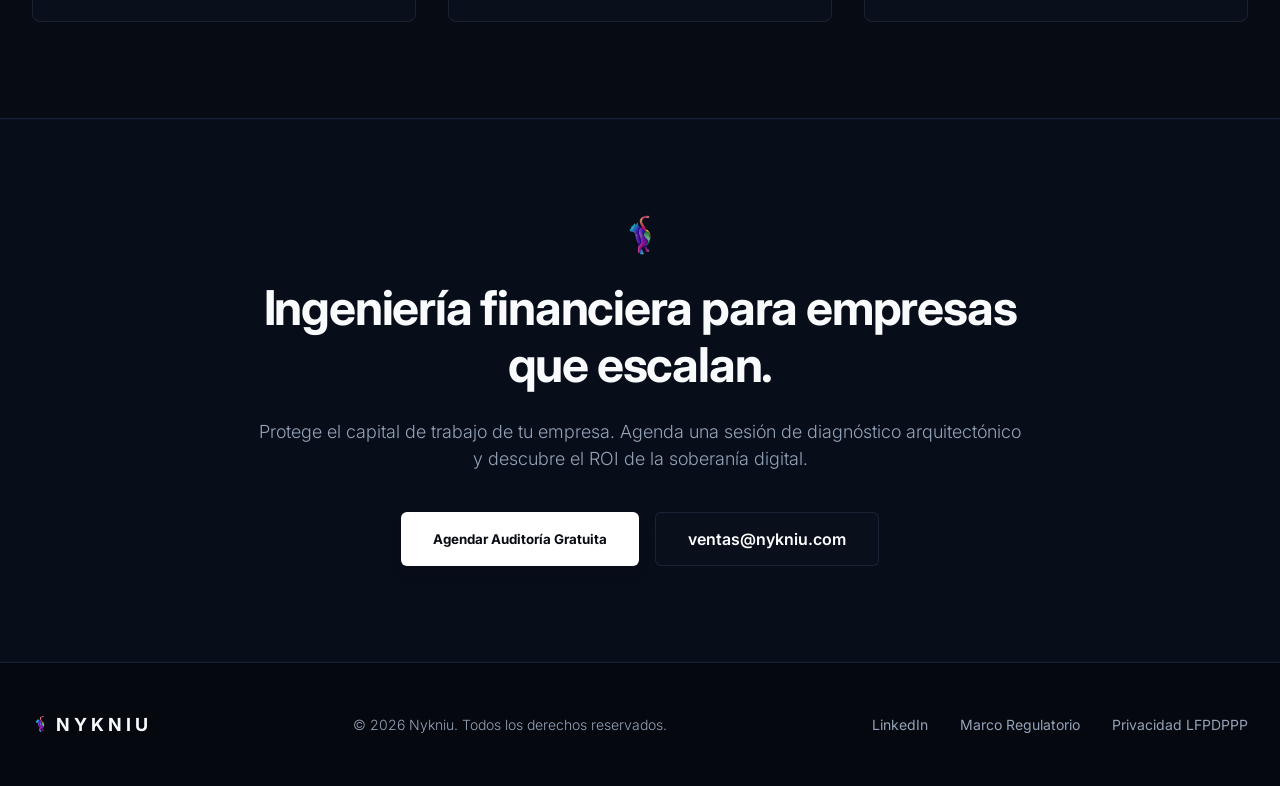
==== commit 247ead3c: "Se han annadido los enlaces para agendar cita y para mandar correo, se han vinculado los calendarios" ====
--- a/HTML/index.html
+++ b/HTML/index.html
@@ -4,6 +4,29 @@
     <meta charset="UTF-8">
     <meta name="viewport" content="width=device-width, initial-scale=1.0">
     <title>Nykniu | Brazo de ingeniería tecnológica</title>
+    
+    <!-- Primary Meta Tags -->
+    <meta name="description" content="Nykniu: El brazo de ingeniería tecnológica para empresas corporativas. SaaS ERP, desarrollo de software en Rust/Java y soluciones de infraestructura TI de alto desempeño.">
+    <meta name="keywords" content="Nykniu, ingeniería tecnológica, SaaS ERP, desarrollo software, Rust, Java, infraestructura TI, CFDI 4.0, fiscal, B2B">
+    <meta name="author" content="Nykniu">
+    
+    <!-- Open Graph / Facebook -->
+    <meta property="og:type" content="website">
+    <meta property="og:url" content="https://nykniu.com/">
+    <meta property="og:title" content="Nykniu | Brazo de ingeniería tecnológica">
+    <meta property="og:description" content="Transformamos la complejidad fiscal en ventaja competitiva con ingeniería de software de alta resiliencia.">
+    <meta property="og:image" content="../IMG/Icon.png">
+
+    <!-- Twitter -->
+    <meta property="twitter:card" content="summary_large_image">
+    <meta property="twitter:url" content="https://nykniu.com/">
+    <meta property="twitter:title" content="Nykniu | Brazo de ingeniería tecnológica">
+    <meta property="twitter:description" content="Transformamos la complejidad fiscal en ventaja competitiva con ingeniería de software de alta resiliencia.">
+    <meta property="twitter:image" content="../IMG/Icon.png">
+
+    <!-- Favicon -->
+    <link rel="icon" type="image/png" href="../IMG/Icon.png">
+
     <link rel="preconnect" href="https://fonts.googleapis.com">
     <link rel="preconnect" href="https://fonts.gstatic.com" crossorigin>
     <link href="https://fonts.googleapis.com/css2?family=Inter:wght@300;400;500;600;700&family=JetBrains+Mono:wght@400;500&display=swap" rel="stylesheet">
@@ -15,15 +38,15 @@
     <nav>
         <div class="container nav-inner">
             <a href="#" class="logo">
-                <svg class="icon icon-lg" viewBox="0 0 24 24"><path d="M21 16V8a2 2 0 0 0-1-1.73l-7-4a2 2 0 0 0-2 0l-7 4A2 2 0 0 0 3 8v8a2 2 0 0 0 1 1.73l7 4a2 2 0 0 0 2 0l7-4A2 2 0 0 0 21 16z"></path></svg>
-                Nykniu<span>.</span>
+                <img src="../IMG/Icon.png" class="icon icon-lg" alt="Icon">
+                N Y K N I U<span></span>
             </a>
             
             <div class="desktop-menu">
                 <a href="#soluciones">Ingeniería & Soluciones</a>
                 <a href="#arquitectura">Arquitectura Core</a>
                 <a href="#roi">Metodología ROI</a>
-                <button class="btn-primary">Diagnóstico de Infraestructura</button>
+                <button class="btn-primary" onclick="agendarCita()">Diagnóstico de Infraestructura</button>
             </div>
 
             <button class="mobile-btn" id="menuToggle" aria-label="Abrir menú">
@@ -58,11 +81,11 @@
                     diseñado estrictamente para proteger el flujo de caja y reducir el OpEx.
                 </p>
                 <div class="hero-buttons">
-                    <button class="btn-primary">
+                    <a href="Modelo.html" class="btn-primary">
                         Explorar Modelo On-Demand
                         <svg class="icon icon-sm" viewBox="0 0 24 24"><path d="m9 18 6-6-6-6"></path></svg>
-                    </button>
-                    <button class="btn-outline">Contacto Directivo</button>
+                    </a>
+                    <button class="btn-outline" onclick="agendarCita()">Contacto Directivo</button>
                 </div>
             </div>
         </div>
@@ -262,6 +285,7 @@
         </div>
     </section>
 
+    <!-- ROI Section -->
     <section id="roi" class="architecture" style="background-color: var(--bg-body); border-top: none;">
         <div class="container">
             <div class="section-header" style="text-align: center; margin: 0 auto 4rem;">
@@ -309,7 +333,7 @@
         <div class="cta-bg"></div>
         <div class="cta-content">
             <div class="cta-icon">
-                <svg class="icon icon-xl" viewBox="0 0 24 24"><path d="M21 16V8a2 2 0 0 0-1-1.73l-7-4a2 2 0 0 0-2 0l-7 4A2 2 0 0 0 3 8v8a2 2 0 0 0 1 1.73l7 4a2 2 0 0 0 2 0l7-4A2 2 0 0 0 21 16z"></path></svg>
+                <img src="../IMG/Icon.png" class="icon icon-xl" alt="Icon">
             </div>
             <h2>Ingeniería financiera para empresas que escalan.</h2>
             <p>
@@ -317,7 +341,7 @@
                 arquitectónico y descubre el ROI de la soberanía digital.
             </p>
             <div class="cta-buttons">
-                <button class="btn-white">Agendar Auditoría Gratuita</button>
+                <button class="btn-white" onclick="agendarCita()">Agendar Auditoría Gratuita</button>
                 <a href="mailto:ventas@nykniu.com" class="btn-dark">ventas@nykniu.com</a>
             </div>
         </div>
@@ -327,16 +351,16 @@
     <footer>
         <div class="container footer-inner">
             <div class="footer-logo">
-                <svg class="icon icon-sm" viewBox="0 0 24 24"><path d="M21 16V8a2 2 0 0 0-1-1.73l-7-4a2 2 0 0 0-2 0l-7 4A2 2 0 0 0 3 8v8a2 2 0 0 0 1 1.73l7 4a2 2 0 0 0 2 0l7-4A2 2 0 0 0 21 16z"></path></svg>
-                Nykniu<span>.</span>
+                <img src="../IMG/Icon.png" class="icon icon-sm" alt="Icon">
+                N Y K N I U
             </div>
             <div class="footer-copy">
-                &copy; 2026 Nykniu. Brazo de ingeniería tecnológica.
+                &copy; 2026 Nykniu. Todos los derechos reservados.
             </div>
             <div class="footer-links">
-                <a href="#">LinkedIn</a>
-                <a href="#">Marco Regulatorio</a>
-                <a href="#">Privacidad LFPDPPP</a>
+                <a href="https://www.linkedin.com/company/nykniu/">LinkedIn</a>
+                <a href="marco-regulatorio.html">Marco Regulatorio</a>
+                <a href="privacidad.html">Privacidad LFPDPPP</a>
             </div>
         </div>
     </footer>
--- a/CSS/base.css
+++ b/CSS/base.css
@@ -9,6 +9,7 @@
     --text-main: #f8fafc;
     --text-muted: #94a3b8;
     --border-color: rgba(30, 41, 59, 0.8);
+    --blue-400: #60a5fa;
     --blue-500: #3b82f6;
     --blue-600: #2563eb;
     --blue-700: #1d4ed8;
@@ -61,7 +62,7 @@
 }
 
 .text-gradient {
-    background: linear-gradient(to right, var(--blue-400, #60a5fa), var(--emerald-400));
+    background: linear-gradient(to right, var(--blue-400), var(--emerald-400));
     -webkit-background-clip: text;
     -webkit-text-fill-color: transparent;
     background-clip: text;
@@ -71,9 +72,8 @@
 .container {
     max-width: 80rem;
     margin: 0 auto;
-    padding: 0 1rem;
-}
-@media (min-width: 640px) { .container { padding: 0 1.5rem; } }
+    padding: 0 1.5rem;
+}
 @media (min-width: 1024px) { .container { padding: 0 2rem; } }
 
 .flex { display: flex; }
@@ -324,7 +324,7 @@
 .card-features li { display: flex; align-items: flex-start; gap: 0.75rem; font-size: 0.875rem; color: #cbd5e1; margin-bottom: 0.75rem; }
 .card-features li svg { color: var(--emerald-500); flex-shrink: 0; margin-top: 0.125rem; }
 
-/* --- Architecture (Postureo) --- */
+/* --- Architecture --- */
 .architecture {
     background-color: var(--bg-section);
     border-top: 1px solid var(--border-color);
